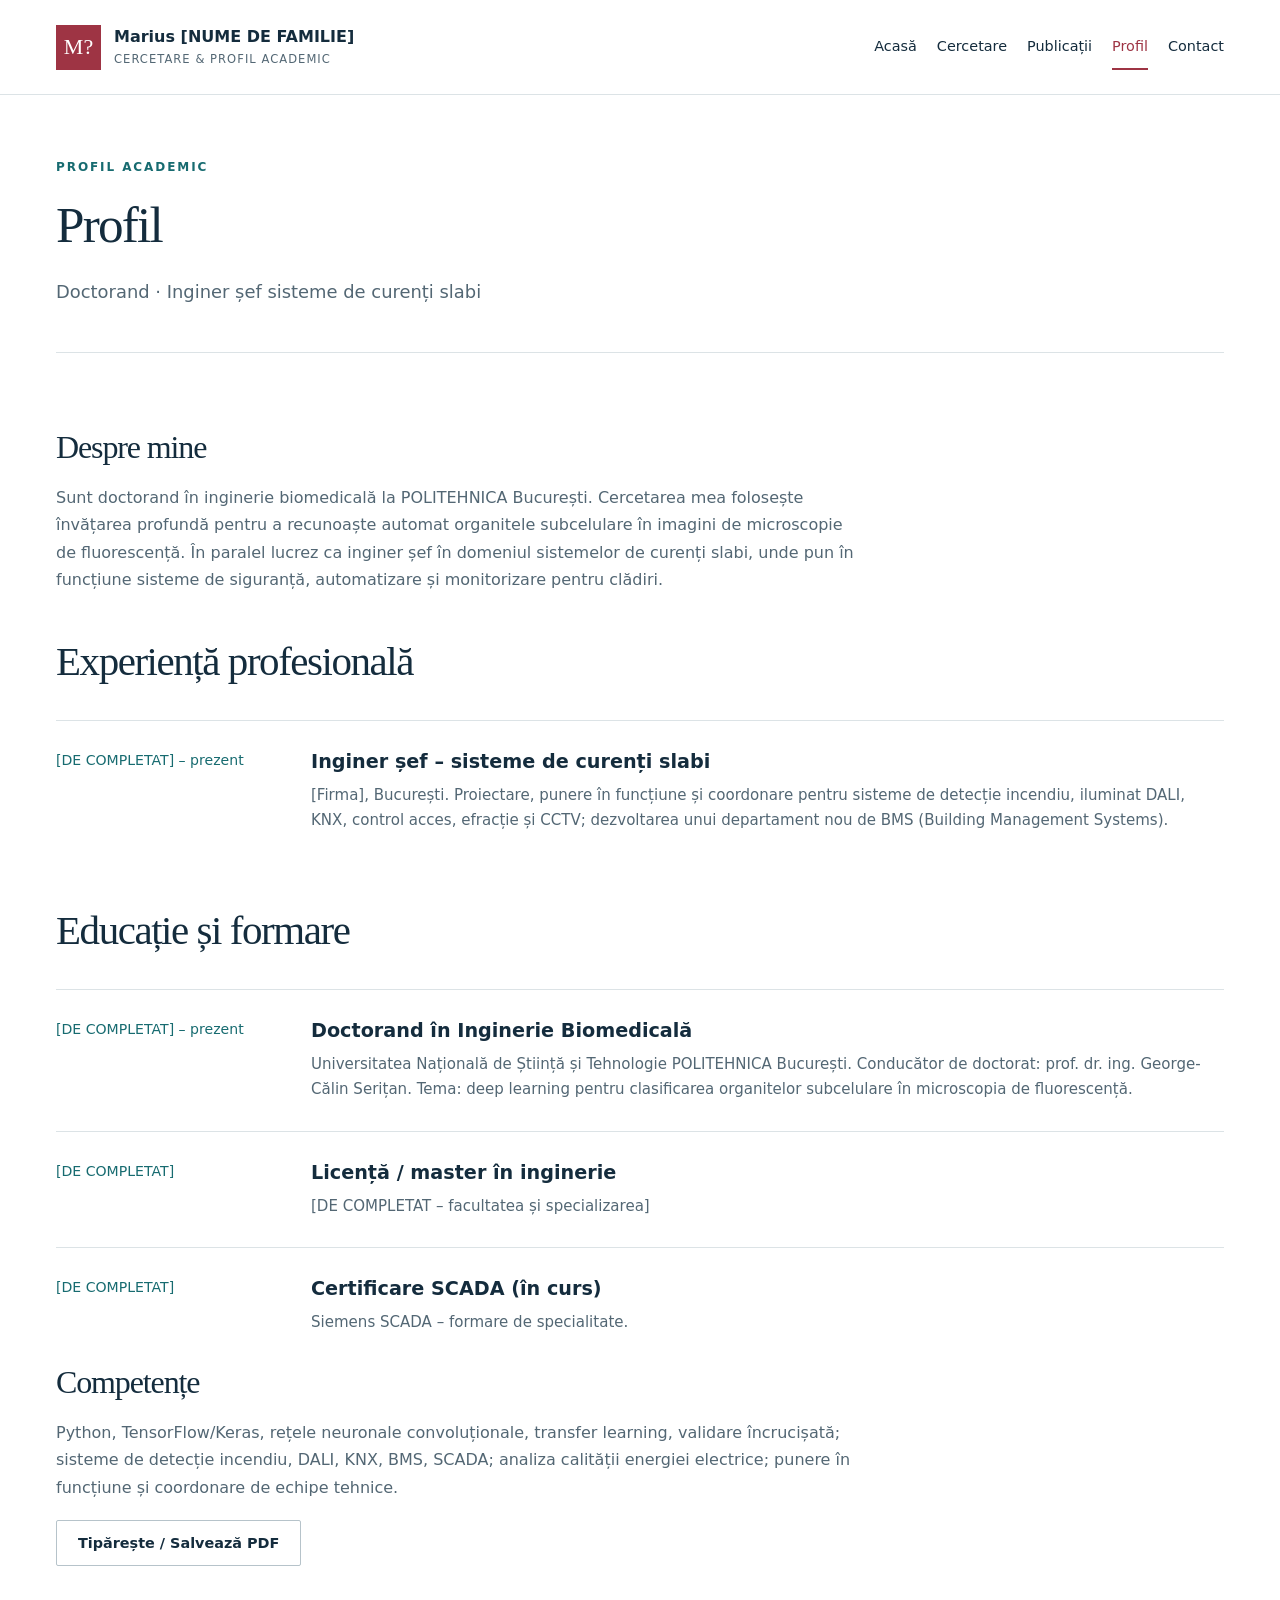
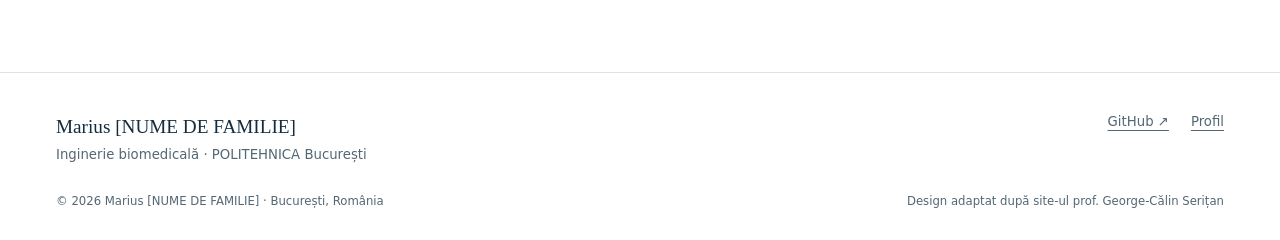
==== about.html @ b07b59b2 "Add files via upload" ====
<!doctype html><html lang="ro"><head><meta charset="utf-8"><meta name="viewport" content="width=device-width,initial-scale=1">
<meta name="robots" content="index,follow"><title>Profil | Marius [NUME DE FAMILIE]</title>
<meta name="description" content="Profilul academic al lui Marius [NUME DE FAMILIE]: cercetare doctorală în inginerie biomedicală, publicații și experiență profesională.">
<link rel="stylesheet" href="styles.css"><script defer src="app.js"></script></head><body>
<a class="skip" href="#main">Salt la conținut</a>
<header class="header"><div class="wrap header-inner"><a class="brand" href="index.html"><span class="monogram">M?</span><span class="brand-name">Marius [NUME DE FAMILIE]<small>Cercetare &amp; profil academic</small></span></a>
<button class="menu-toggle" aria-expanded="false" aria-controls="navigation">Meniu</button><nav id="navigation" class="nav" aria-label="Navigare principală"><a href="index.html">Acasă</a><a href="research.html">Cercetare</a><a href="publications.html">Publicații</a><a href="about.html" aria-current="page">Profil</a><a href="contact.html">Contact</a></nav></div></header>
<main id="main"><div class="wrap page-intro"><p class="eyebrow">Profil academic</p><h1>Profil</h1><p class="lead">Doctorand · Inginer șef sisteme de curenți slabi</p></div><section class="section wrap"><div class="prose"><h2>Despre mine</h2><p>Sunt doctorand în inginerie biomedicală la POLITEHNICA București. Cercetarea mea folosește învățarea profundă pentru a recunoaște automat organitele subcelulare în imagini de microscopie de fluorescență. În paralel lucrez ca inginer șef în domeniul sistemelor de curenți slabi, unde pun în funcțiune sisteme de siguranță, automatizare și monitorizare pentru clădiri.</p></div>
<h2>Experiență profesională</h2><article class="timeline-row"><div class="date">[DE COMPLETAT] – prezent</div><div><h3>Inginer șef – sisteme de curenți slabi</h3><p>[Firma], București. Proiectare, punere în funcțiune și coordonare pentru sisteme de detecție incendiu, iluminat DALI, KNX, control acces, efracție și CCTV; dezvoltarea unui departament nou de BMS (Building Management Systems).</p></div></article><h2>Educație și formare</h2><article class="timeline-row"><div class="date">[DE COMPLETAT] – prezent</div><div><h3>Doctorand în Inginerie Biomedicală</h3><p>Universitatea Națională de Știință și Tehnologie POLITEHNICA București. Conducător de doctorat: prof. dr. ing. George-Călin Serițan. Tema: deep learning pentru clasificarea organitelor subcelulare în microscopia de fluorescență.</p></div></article><article class="timeline-row"><div class="date">[DE COMPLETAT]</div><div><h3>Licență / master în inginerie</h3><p>[DE COMPLETAT – facultatea și specializarea]</p></div></article><article class="timeline-row"><div class="date">[DE COMPLETAT]</div><div><h3>Certificare SCADA (în curs)</h3><p>Siemens SCADA – formare de specialitate.</p></div></article>
<div class="prose"><h2>Competențe</h2><p>Python, TensorFlow/Keras, rețele neuronale convoluționale, transfer learning, validare încrucișată; sisteme de detecție incendiu, DALI, KNX, BMS, SCADA; analiza calității energiei electrice; punere în funcțiune și coordonare de echipe tehnice.</p></div>
<button class="button secondary" data-print>Tipărește / Salvează PDF</button></section></main>
<footer class="footer"><div class="wrap"><div class="footer-top"><div><strong>Marius [NUME DE FAMILIE]</strong><br>Inginerie biomedicală · POLITEHNICA București</div><nav aria-label="Profiluri academice"><a href="https://github.com/mariuslica" target="_blank" rel="noopener">GitHub ↗</a><a href="about.html">Profil</a></nav></div>
<div class="footer-bottom"><span>© 2026 Marius [NUME DE FAMILIE] · București, România</span><span>Design adaptat după site-ul prof. George-Călin Serițan</span></div></div></footer></body></html>
---- styles.css ----
:root{--ink:#142c3d;--muted:#536774;--paper:#fff;--subtle:#f2f5f6;--line:#dce3e6;--accent:#9e3444;--teal:#176b70;--dark:#142f40;--serif:Georgia,'Times New Roman',serif;--sans:Inter,system-ui,-apple-system,BlinkMacSystemFont,'Segoe UI',sans-serif}*{box-sizing:border-box}html{scroll-behavior:smooth;scroll-padding-top:100px}body{margin:0;font:16px/1.7 var(--sans);color:var(--ink);background:var(--paper)}a{color:inherit;text-underline-offset:4px}a:hover{color:var(--accent)}img{max-width:100%;display:block}button,input,select{font:inherit}button,a,input,select,summary{touch-action:manipulation}button{cursor:pointer}button:focus-visible,a:focus-visible,input:focus-visible,select:focus-visible,summary:focus-visible{outline:3px solid #ce8f33;outline-offset:5px}h1,h2,h3,h4,p{margin-top:0}h1,h2,h3{line-height:1.17}h1,h2{font-family:var(--serif);font-weight:400;letter-spacing:-.035em}h1{font-size:clamp(2.6rem,5vw,4.7rem)}h2{font-size:clamp(2rem,3.2vw,3.1rem)}h3{font-size:1.25rem;line-height:1.4}p{margin-bottom:1.2rem}small{font-size:.82rem}.wrap{width:min(1216px,calc(100% - 112px));margin-inline:auto}.skip{position:fixed;left:10px;top:-100px;background:white;z-index:100;padding:10px}.skip:focus{top:10px}.review-strip{background:var(--dark);color:#dce8ed;font-size:.78rem;letter-spacing:.04em;display:flex;justify-content:center;gap:16px;padding:6px 20px}.review-strip a{color:#fff}.header{background:rgba(255,255,255,.98);border-bottom:1px solid var(--line);position:sticky;top:0;z-index:10}.header-inner{display:flex;align-items:center;justify-content:space-between;min-height:94px;gap:22px}.brand{display:flex;align-items:center;gap:13px;text-decoration:none;font-weight:600;line-height:1.3}.monogram{display:grid;place-items:center;width:45px;height:45px;background:var(--accent);color:#fff;font:22px var(--serif)}.brand small{display:block;font-weight:400;font-size:.72rem;letter-spacing:.09em;color:var(--muted);margin-top:4px;text-transform:uppercase}.nav{display:flex;align-items:center;gap:28px}.nav a{font-size:.9rem;text-decoration:none;padding:10px 0;border-bottom:2px solid transparent}.nav a[aria-current=page]{color:var(--accent);border-color:var(--accent)}.menu-toggle{display:none;border:1px solid var(--line);background:white;padding:6px 13px;border-radius:3px;color:var(--ink)}.eyebrow{font-size:.75rem;letter-spacing:.16em;text-transform:uppercase;font-weight:650;color:var(--teal);margin-bottom:22px}.hero{display:grid;grid-template-columns:1fr .67fr;gap:88px;align-items:center;padding:72px 0 66px}.hero h1{margin:0 0 18px}.hero .position{font-size:1.05rem;font-weight:600;color:var(--accent);margin-bottom:22px}.hero .lead{font-size:1.2rem;max-width:620px;line-height:1.65;color:var(--muted)}.hero-portrait{padding:14px;border:1px solid #adc4c9;background:var(--paper)}.hero-portrait figure{position:relative;margin:0;background:var(--subtle)}.hero-portrait img{width:100%;height:auto;object-fit:contain;object-position:center}.portrait-caption{display:flex;flex-wrap:wrap;gap:4px 12px;justify-content:space-between;padding:12px 17px;background:var(--dark);color:#fff;font-size:.74rem;letter-spacing:.04em}.buttons{display:flex;gap:12px;flex-wrap:wrap;margin-top:28px}.button{display:inline-flex;align-items:center;justify-content:center;gap:9px;min-height:46px;padding:10px 21px;border:1px solid var(--ink);text-decoration:none;font-size:.9rem;font-weight:550;background:var(--ink);color:#fff;border-radius:2px;line-height:1.4}.button:hover{background:var(--accent);border-color:var(--accent);color:#fff}.button.secondary{background:transparent;color:var(--ink);border-color:#b6c3ca}.button.secondary:hover{border-color:var(--accent);color:var(--accent)}.profile-links{display:flex;flex-wrap:wrap;gap:23px;margin-top:25px;font-size:.83rem}.profile-links a{color:var(--muted);text-decoration:none;border-bottom:1px solid #bac9cf}.metrics{border-top:1px solid var(--line);border-bottom:1px solid var(--line);display:grid;grid-template-columns:repeat(4,1fr);padding:25px 0}.metric{padding:0 30px;border-right:1px solid var(--line)}.metric:first-child{padding-left:0}.metric:last-child{border:0}.metric strong{font:2.65rem var(--serif);display:block}.metric span{font-size:.82rem;color:var(--muted)}.metric-note{font-size:.72rem;color:var(--muted);padding-top:12px}.section{padding:76px 0}.section-head{display:flex;align-items:end;justify-content:space-between;gap:32px;margin-bottom:34px}.section-head h2{margin-bottom:0}.section-head .eyebrow{margin-bottom:10px}.text-link{color:var(--teal);font-size:.88rem;white-space:nowrap}.themes{display:grid;grid-template-columns:repeat(3,1fr);gap:42px}.theme{border-top:2px solid var(--teal);padding-top:22px}.theme .num{font:1rem var(--serif);color:var(--accent);margin-bottom:26px;display:block}.theme h3{font:1.65rem/1.22 var(--serif)}.theme p{color:var(--muted);font-size:.95rem}.theme a{font-size:.84rem}.dark-section{background:var(--dark);color:white}.dark-section .eyebrow{color:#9cd5d0}.dark-section .text-link{color:#d7e8eb}.project-feature{display:grid;grid-template-columns:160px 1fr 220px;gap:40px;border-top:1px solid #3e5665;padding:29px 0;align-items:start}.project-feature .name{font:1.65rem var(--serif);color:white;text-decoration:none}.project-feature h3{font-weight:500;font-size:1.15rem;margin-bottom:8px}.project-feature p{color:#b9cbd5;font-size:.9rem;margin:0}.project-feature .role{text-align:right;font-size:.82rem;color:#b9cbd5}.role strong{display:block;color:inherit;font-weight:600}.role small{display:block;margin-top:8px}.pub-list{border-top:1px solid var(--line)}.pub-row{display:grid;grid-template-columns:67px 1fr;gap:25px;padding:28px 0;border-bottom:1px solid var(--line)}.pub-year{font-family:var(--serif);font-size:1.4rem;color:var(--muted)}.pub-row h3{font:1.25rem/1.4 var(--serif);margin:7px 0 10px;letter-spacing:0}.pub-row h3 a{text-decoration:none}.pub-meta{font-size:.74rem;color:var(--teal);text-transform:uppercase;letter-spacing:.06em}.pub-authors{font-size:.85rem;color:var(--muted);margin-bottom:8px}.pub-venue{font-size:.88rem;margin-bottom:10px}.pub-actions{display:flex;flex-wrap:wrap;gap:20px;font-size:.8rem}.pub-actions a{color:var(--teal)}.pub-detail{margin-top:12px}.pub-detail summary{font-size:.84rem;color:var(--teal);cursor:pointer;width:fit-content}.pub-detail-body{margin-top:15px;background:var(--subtle);padding:20px;font-size:.9rem}.pub-detail-body p:last-child{margin-bottom:0}.pub-detail-body dl{margin:0 0 12px}.pub-detail-body dt{font-weight:600;float:left;margin-right:7px}.pub-detail-body dd{margin-left:0;overflow-wrap:anywhere}.callout{background:var(--subtle);padding:40px 46px;display:flex;align-items:center;justify-content:space-between;gap:40px}.callout h2{font-size:2rem;margin-bottom:8px}.callout p{margin:0;color:var(--muted)}.footer{border-top:1px solid var(--line);margin-top:30px;padding:38px 0 28px;font-size:.83rem;color:var(--muted)}.footer-top{display:flex;justify-content:space-between;gap:35px}.footer strong{font-family:var(--serif);font-size:1.2rem;color:var(--ink);font-weight:400}.footer nav{display:flex;flex-wrap:wrap;gap:22px}.footer-bottom{font-size:.73rem;margin-top:26px;display:flex;justify-content:space-between;gap:20px}.page-intro{padding:62px 0 44px;border-bottom:1px solid var(--line)}.page-intro h1{font-size:clamp(2.6rem,4vw,3.8rem);margin-bottom:22px}.page-intro .lead{font-size:1.12rem;color:var(--muted);max-width:800px;margin-bottom:0}.page-intro .eyebrow{margin-bottom:18px}.filters{display:flex;gap:16px;align-items:end;padding:27px 0;flex-wrap:wrap}.filters label{display:flex;flex-direction:column;gap:7px;font-size:.78rem;font-weight:600}.filters .search-field{flex:1;min-width:220px}.filters input,.filters select{padding:11px 13px;min-height:47px;border:1px solid #b8c8ce;border-radius:2px;background:#fff;color:var(--ink);font-size:.9rem}.filter-count{font-size:.82rem;color:var(--muted);display:flex;justify-content:space-between;gap:20px;padding-bottom:18px}.empty{padding:44px;background:var(--subtle);text-align:center}.project-grid{display:grid;grid-template-columns:1fr 1fr;gap:28px}.project-card{border:1px solid var(--line);padding:32px;position:relative;display:flex;flex-direction:column}.project-card.director{border-top:3px solid var(--accent)}.project-card .eyebrow{margin-bottom:15px}.project-card h2{font-size:2rem;margin-bottom:12px}.project-card h2 a{text-decoration:none}.project-card h3{font-size:1rem;font-weight:500;color:var(--muted);margin-bottom:19px}.project-card p{font-size:.92rem}.project-card .project-meta{font-size:.8rem;color:var(--muted);border-top:1px solid var(--line);padding-top:16px;margin-top:auto;display:flex;justify-content:space-between;gap:15px}.project-card .text-link{display:inline-block;margin-top:18px}.project-detail{display:grid;grid-template-columns:1fr 310px;gap:65px;align-items:start}.prose{max-width:810px}.prose h2{font-size:2rem;margin:38px 0 18px}.prose h2:first-child{margin-top:0}.prose p,.prose li{color:var(--muted)}.prose li{margin-bottom:12px}.prose ul{padding-left:22px}.fact-panel{background:var(--subtle);padding:28px;font-size:.88rem;border-top:3px solid var(--teal)}.fact-panel dt{font-size:.72rem;letter-spacing:.09em;text-transform:uppercase;font-weight:650;color:var(--teal);margin-bottom:4px}.fact-panel dd{margin:0 0 22px;overflow-wrap:anywhere}.fact-panel dd:last-child{margin-bottom:0}.breadcrumb{font-size:.83rem;color:var(--muted);padding-top:30px}.timeline-row{display:grid;grid-template-columns:220px 1fr;gap:35px;border-top:1px solid var(--line);padding:28px 0}.timeline-row .date{font-size:.88rem;color:var(--teal)}.timeline-row h3{font-size:1.2rem;margin-bottom:7px}.timeline-row .org{color:var(--accent);font-size:.92rem;margin-bottom:10px}.timeline-row p{color:var(--muted);font-size:.94rem;margin-bottom:0}.two-col{display:grid;grid-template-columns:1fr 1fr;gap:64px}.two-col h2{font-size:2.3rem}.affiliations{display:grid;grid-template-columns:1.5fr 1fr 1fr;gap:36px;margin-top:24px}.affiliations>div{min-width:0}.society-label{font-size:.85rem;font-weight:600;margin:18px 0 7px}.society-list{padding-left:20px;margin:0;font-size:.85rem;color:var(--muted)}.society-list li{margin-bottom:7px}.affiliations strong{display:block;font:1.6rem var(--serif)}.affiliations span{font-size:.86rem;color:var(--muted)}.course-list{display:grid;grid-template-columns:1fr 1fr;gap:26px}.course{background:var(--subtle);padding:30px;border-top:2px solid var(--teal)}.course h3{font:1.5rem var(--serif);margin-bottom:14px}.course p{font-size:.94rem;color:var(--muted);margin:0}.course small{display:block;color:var(--accent);margin-bottom:17px}.bar-chart{display:flex;gap:8px;align-items:end;height:145px;margin:34px 0 20px;padding-bottom:25px;border-bottom:1px solid var(--line)}.bar-wrap{height:100%;flex:1;display:flex;align-items:center;justify-content:end;flex-direction:column;position:relative}.bar{width:100%;max-width:60px;background:var(--teal);min-height:4px}.bar-count{font-size:.72rem;line-height:1.4;margin-bottom:5px;color:var(--muted)}.bar-label{font-size:.72rem;position:absolute;bottom:-23px}.tag{font-size:.72rem;background:#e8f0f1;color:#17565e;padding:3px 8px;display:inline-block;margin:3px 5px 3px 0}.contact-grid{display:grid;grid-template-columns:1fr 1fr;gap:60px}.contact-card{padding:30px 0;border-bottom:1px solid var(--line)}.contact-card h2{font:1.7rem var(--serif);margin-bottom:12px}.contact-card p{color:var(--muted)}.contact-card a{overflow-wrap:anywhere}.figure-note{font-size:.8rem;color:var(--muted)}.research-flow{display:grid;grid-template-columns:repeat(3,1fr);gap:0;border:1px solid var(--line);margin-top:24px}.research-flow div{padding:30px;border-right:1px solid var(--line);background:var(--subtle)}.research-flow div:last-child{border:0}.research-flow strong{font:1.45rem var(--serif);display:block;margin:12px 0}.research-flow span{font-size:.84rem;color:var(--muted)}[hidden]{display:none!important}.cv-page .review-strip,.cv-page .header,.cv-page .footer{display:none}.cv-page .page-intro{padding-top:48px}.cv-page .wrap{max-width:1000px}.cv-contact{font-size:.92rem;color:var(--muted)}.cv-page h1{font-size:2.8rem}.cv-page .section{padding:30px 0}.cv-page h2{font-size:1.9rem}.cv-page .timeline-row{padding:16px 0;grid-template-columns:180px 1fr}.cv-page .timeline-row p{font-size:.87rem}.top-link{font-size:.8rem}
@media(min-width:1450px){.hero{gap:115px}}
@media(max-width:1050px){.wrap{width:calc(100% - 64px)}.nav{gap:17px}.brand .brand-name{display:none}.hero{gap:40px;grid-template-columns:1.15fr .85fr}.project-feature{grid-template-columns:130px 1fr 170px;gap:25px}.project-detail{gap:35px;grid-template-columns:1fr 280px}}
@media(max-width:740px){.wrap{width:calc(100% - 40px)}.review-strip{font-size:.7rem;gap:12px}.header-inner{min-height:74px}.brand .brand-name{display:block;font-size:.85rem}.brand small{font-size:.6rem}.monogram{width:37px;height:37px;font-size:19px}.menu-toggle{display:block}.nav{display:none;position:absolute;left:0;right:0;top:100%;padding:20px;background:white;border-bottom:1px solid var(--line);box-shadow:0 6px 12px #0001;flex-wrap:wrap;gap:10px 24px}.nav.open{display:flex}.nav a{font-size:1rem}.hero{padding:40px 0;grid-template-columns:1fr;gap:35px}.hero h1{font-size:3.1rem}.hero .lead{font-size:1.06rem}.hero-portrait{max-width:390px;width:100%;margin-inline:auto}.hero .eyebrow{font-size:.68rem}.metrics{grid-template-columns:1fr 1fr;row-gap:25px}.metric,.metric:first-child{padding:0 15px}.metric:nth-child(2){border-right:0}.metric strong{font-size:2.25rem}.metric span{font-size:.75rem}.metric-note{font-size:.7rem}.section{padding:48px 0}.section-head{align-items:start;gap:16px;flex-direction:column}.themes{grid-template-columns:1fr;gap:27px}.theme .num{margin-bottom:13px}.theme h3{font-size:1.5rem}.project-feature{grid-template-columns:1fr;gap:12px;padding:25px 0}.project-feature .role{text-align:left}.role small{margin-top:3px}.project-grid,.course-list,.two-col,.contact-grid{grid-template-columns:1fr;gap:24px}.project-card{padding:24px}.project-card h2{font-size:1.8rem}.project-detail{grid-template-columns:1fr;gap:32px}.fact-panel{order:-1}.project-detail .fact-panel dl{display:grid;grid-template-columns:1fr}.pub-row{grid-template-columns:45px 1fr;gap:13px;padding:23px 0}.pub-year{font-size:1.15rem}.pub-row h3{font-size:1.12rem}.pub-authors{font-size:.82rem;overflow-wrap:anywhere}.pub-detail-body{padding:16px}.pub-actions{gap:13px}.page-intro{padding:42px 0 30px}.page-intro h1{font-size:2.6rem}.page-intro .lead{font-size:1rem}.filters{gap:12px}.filters label{flex:1;min-width:125px}.filters .search-field{min-width:100%}.filters select{max-width:100%;width:100%}.timeline-row,.cv-page .timeline-row{grid-template-columns:1fr;gap:9px;padding:23px 0}.timeline-row .date{font-size:.8rem}.callout{padding:30px;flex-direction:column;align-items:start;gap:20px}.callout .buttons{margin:0}.footer-top,.footer-bottom{flex-direction:column;gap:20px}.footer nav{gap:15px}.footer-bottom{margin-top:22px}.research-flow{grid-template-columns:1fr}.research-flow div{border-right:0;border-bottom:1px solid var(--line);padding:22px}.bar-chart{gap:5px}.bar-label{font-size:.6rem;transform:rotate(-45deg);bottom:-25px}.affiliations{grid-template-columns:1fr;gap:25px}}
@media(prefers-reduced-motion:reduce){html{scroll-behavior:auto}*{animation:none!important;transition:none!important}}
@media print{body{font-size:10pt;background:white}.header,.review-strip,.footer,.filters,.buttons,.menu-toggle,.no-print{display:none!important}.wrap{width:100%;max-width:none}.section{padding:16px 0}.page-intro{padding:20px 0}.timeline-row{break-inside:avoid}.pub-row{break-inside:avoid}.project-card{break-inside:avoid}h1{font-size:30pt}h2{font-size:22pt}a{text-decoration:none}.dark-section{background:white;color:var(--ink)}.dark-section *{color:var(--ink)!important}.cv-page .timeline-row{padding:12px 0}.cv-page .wrap{max-width:none}details:not([open]) .pub-detail-body{display:none}}

.project-card .project-title{font:2rem/1.2 var(--serif);color:var(--ink);margin:0 0 16px}.project-title a{text-decoration:none}.project-group{margin:52px 0 28px}.project-card p{overflow-wrap:anywhere}.project-meta{flex-wrap:wrap}.project-card .text-link{white-space:normal}.citation{overflow-wrap:anywhere}.hero-portrait{max-width:440px}.project-detail h1{overflow-wrap:anywhere}@media(max-width:740px){.project-card .project-title{font-size:1.7rem}}

.citation{margin:10px 0;overflow-wrap:anywhere}.section>h2{margin-top:45px}.hero-portrait{max-width:420px}.nav{gap:20px}.placeholder-portrait{aspect-ratio:1;display:grid;place-items:center;font:96px var(--serif);color:var(--accent)}@media print{.header,.footer,button{display:none!important}.wrap{width:100%}}
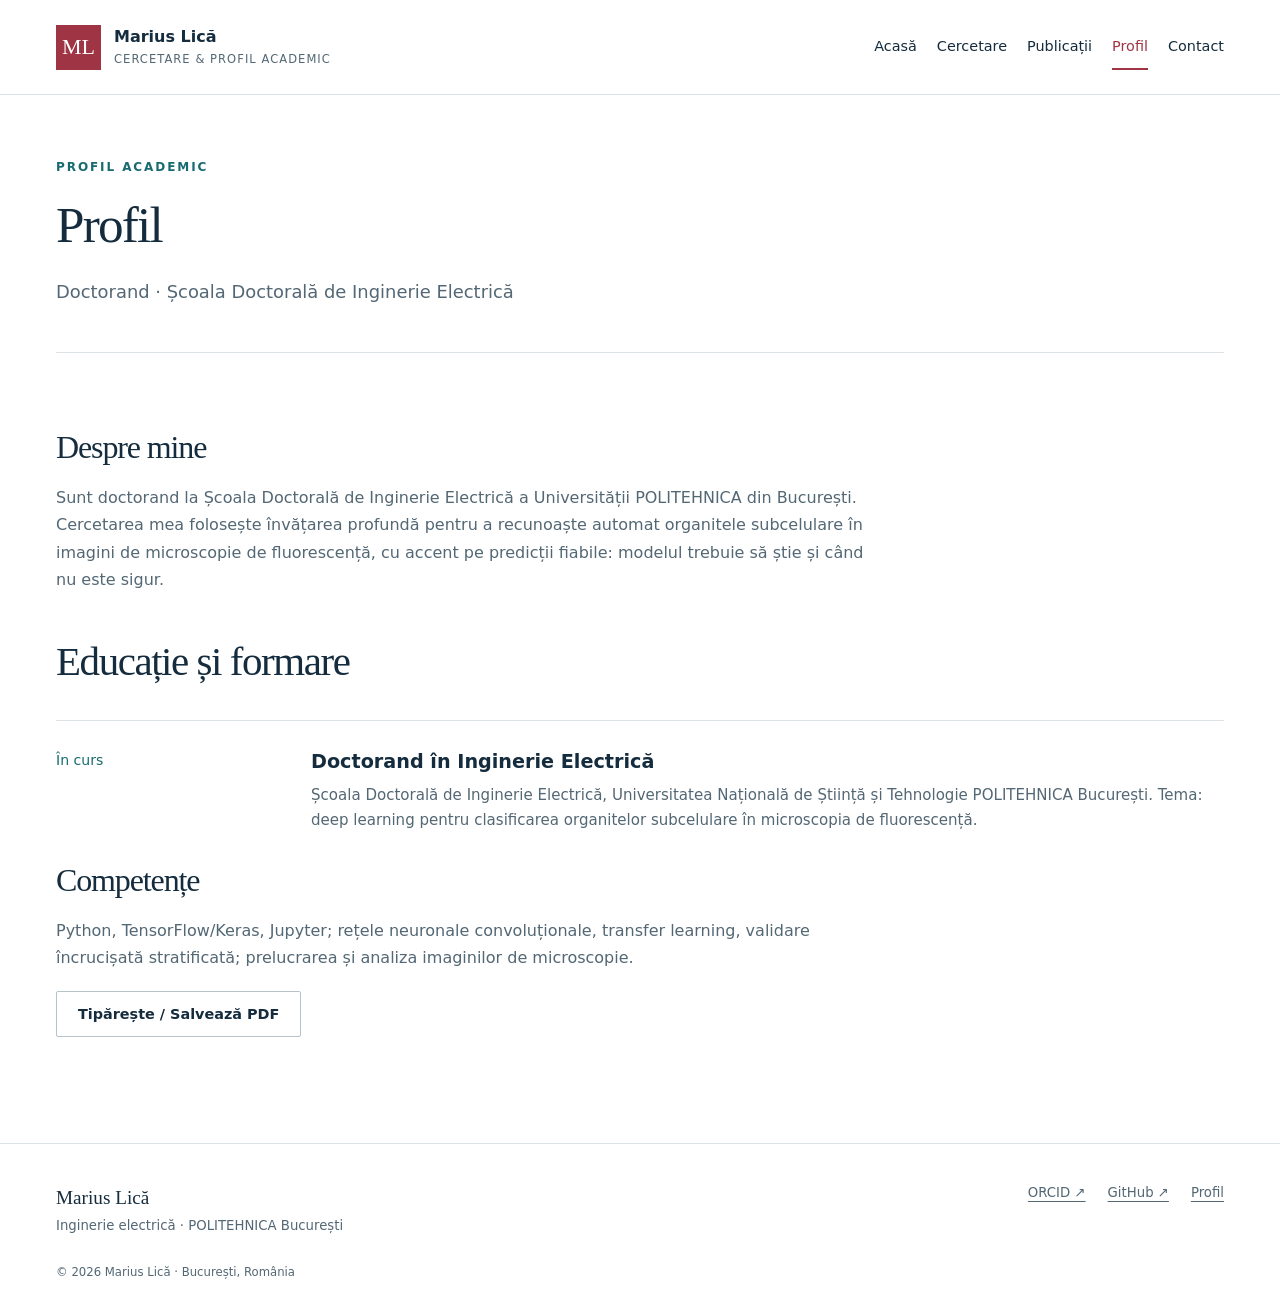
==== commit cd1f8c0c: "Add files via upload" ====
--- a/about.html
+++ b/about.html
@@ -1,13 +1,13 @@
 <!doctype html><html lang="ro"><head><meta charset="utf-8"><meta name="viewport" content="width=device-width,initial-scale=1">
-<meta name="robots" content="index,follow"><title>Profil | Marius [NUME DE FAMILIE]</title>
-<meta name="description" content="Profilul academic al lui Marius [NUME DE FAMILIE]: cercetare doctorală în inginerie biomedicală, publicații și experiență profesională.">
+<meta name="robots" content="index,follow"><title>Profil | Marius Lică</title>
+<meta name="description" content="Profilul academic al lui Marius Lică: cercetare doctorală în inginerie electrică, publicații și experiență profesională.">
 <link rel="stylesheet" href="styles.css"><script defer src="app.js"></script></head><body>
 <a class="skip" href="#main">Salt la conținut</a>
-<header class="header"><div class="wrap header-inner"><a class="brand" href="index.html"><span class="monogram">M?</span><span class="brand-name">Marius [NUME DE FAMILIE]<small>Cercetare &amp; profil academic</small></span></a>
+<header class="header"><div class="wrap header-inner"><a class="brand" href="index.html"><span class="monogram">ML</span><span class="brand-name">Marius Lică<small>Cercetare &amp; profil academic</small></span></a>
 <button class="menu-toggle" aria-expanded="false" aria-controls="navigation">Meniu</button><nav id="navigation" class="nav" aria-label="Navigare principală"><a href="index.html">Acasă</a><a href="research.html">Cercetare</a><a href="publications.html">Publicații</a><a href="about.html" aria-current="page">Profil</a><a href="contact.html">Contact</a></nav></div></header>
-<main id="main"><div class="wrap page-intro"><p class="eyebrow">Profil academic</p><h1>Profil</h1><p class="lead">Doctorand · Inginer șef sisteme de curenți slabi</p></div><section class="section wrap"><div class="prose"><h2>Despre mine</h2><p>Sunt doctorand în inginerie biomedicală la POLITEHNICA București. Cercetarea mea folosește învățarea profundă pentru a recunoaște automat organitele subcelulare în imagini de microscopie de fluorescență. În paralel lucrez ca inginer șef în domeniul sistemelor de curenți slabi, unde pun în funcțiune sisteme de siguranță, automatizare și monitorizare pentru clădiri.</p></div>
-<h2>Experiență profesională</h2><article class="timeline-row"><div class="date">[DE COMPLETAT] – prezent</div><div><h3>Inginer șef – sisteme de curenți slabi</h3><p>[Firma], București. Proiectare, punere în funcțiune și coordonare pentru sisteme de detecție incendiu, iluminat DALI, KNX, control acces, efracție și CCTV; dezvoltarea unui departament nou de BMS (Building Management Systems).</p></div></article><h2>Educație și formare</h2><article class="timeline-row"><div class="date">[DE COMPLETAT] – prezent</div><div><h3>Doctorand în Inginerie Biomedicală</h3><p>Universitatea Națională de Știință și Tehnologie POLITEHNICA București. Conducător de doctorat: prof. dr. ing. George-Călin Serițan. Tema: deep learning pentru clasificarea organitelor subcelulare în microscopia de fluorescență.</p></div></article><article class="timeline-row"><div class="date">[DE COMPLETAT]</div><div><h3>Licență / master în inginerie</h3><p>[DE COMPLETAT – facultatea și specializarea]</p></div></article><article class="timeline-row"><div class="date">[DE COMPLETAT]</div><div><h3>Certificare SCADA (în curs)</h3><p>Siemens SCADA – formare de specialitate.</p></div></article>
-<div class="prose"><h2>Competențe</h2><p>Python, TensorFlow/Keras, rețele neuronale convoluționale, transfer learning, validare încrucișată; sisteme de detecție incendiu, DALI, KNX, BMS, SCADA; analiza calității energiei electrice; punere în funcțiune și coordonare de echipe tehnice.</p></div>
+<main id="main"><div class="wrap page-intro"><p class="eyebrow">Profil academic</p><h1>Profil</h1><p class="lead">Doctorand · Școala Doctorală de Inginerie Electrică</p></div><section class="section wrap"><div class="prose"><h2>Despre mine</h2><p>Sunt doctorand la Școala Doctorală de Inginerie Electrică a Universității POLITEHNICA din București. Cercetarea mea folosește învățarea profundă pentru a recunoaște automat organitele subcelulare în imagini de microscopie de fluorescență, cu accent pe predicții fiabile: modelul trebuie să știe și când nu este sigur.</p></div>
+<h2>Educație și formare</h2><article class="timeline-row"><div class="date">În curs</div><div><h3>Doctorand în Inginerie Electrică</h3><p>Școala Doctorală de Inginerie Electrică, Universitatea Națională de Știință și Tehnologie POLITEHNICA București. Tema: deep learning pentru clasificarea organitelor subcelulare în microscopia de fluorescență.</p></div></article>
+<div class="prose"><h2>Competențe</h2><p>Python, TensorFlow/Keras, Jupyter; rețele neuronale convoluționale, transfer learning, validare încrucișată stratificată; prelucrarea și analiza imaginilor de microscopie.</p></div>
 <button class="button secondary" data-print>Tipărește / Salvează PDF</button></section></main>
-<footer class="footer"><div class="wrap"><div class="footer-top"><div><strong>Marius [NUME DE FAMILIE]</strong><br>Inginerie biomedicală · POLITEHNICA București</div><nav aria-label="Profiluri academice"><a href="https://github.com/mariuslica" target="_blank" rel="noopener">GitHub ↗</a><a href="about.html">Profil</a></nav></div>
-<div class="footer-bottom"><span>© 2026 Marius [NUME DE FAMILIE] · București, România</span><span>Design adaptat după site-ul prof. George-Călin Serițan</span></div></div></footer></body></html>+<footer class="footer"><div class="wrap"><div class="footer-top"><div><strong>Marius Lică</strong><br>Inginerie electrică · POLITEHNICA București</div><nav aria-label="Profiluri academice"><a href="https://orcid.org/0009-0000-3341-0688" target="_blank" rel="noopener">ORCID ↗</a><a href="https://github.com/mariuslica" target="_blank" rel="noopener">GitHub ↗</a><a href="about.html">Profil</a></nav></div>
+<div class="footer-bottom"><span>© 2026 Marius Lică · București, România</span></div></div></footer></body></html>
